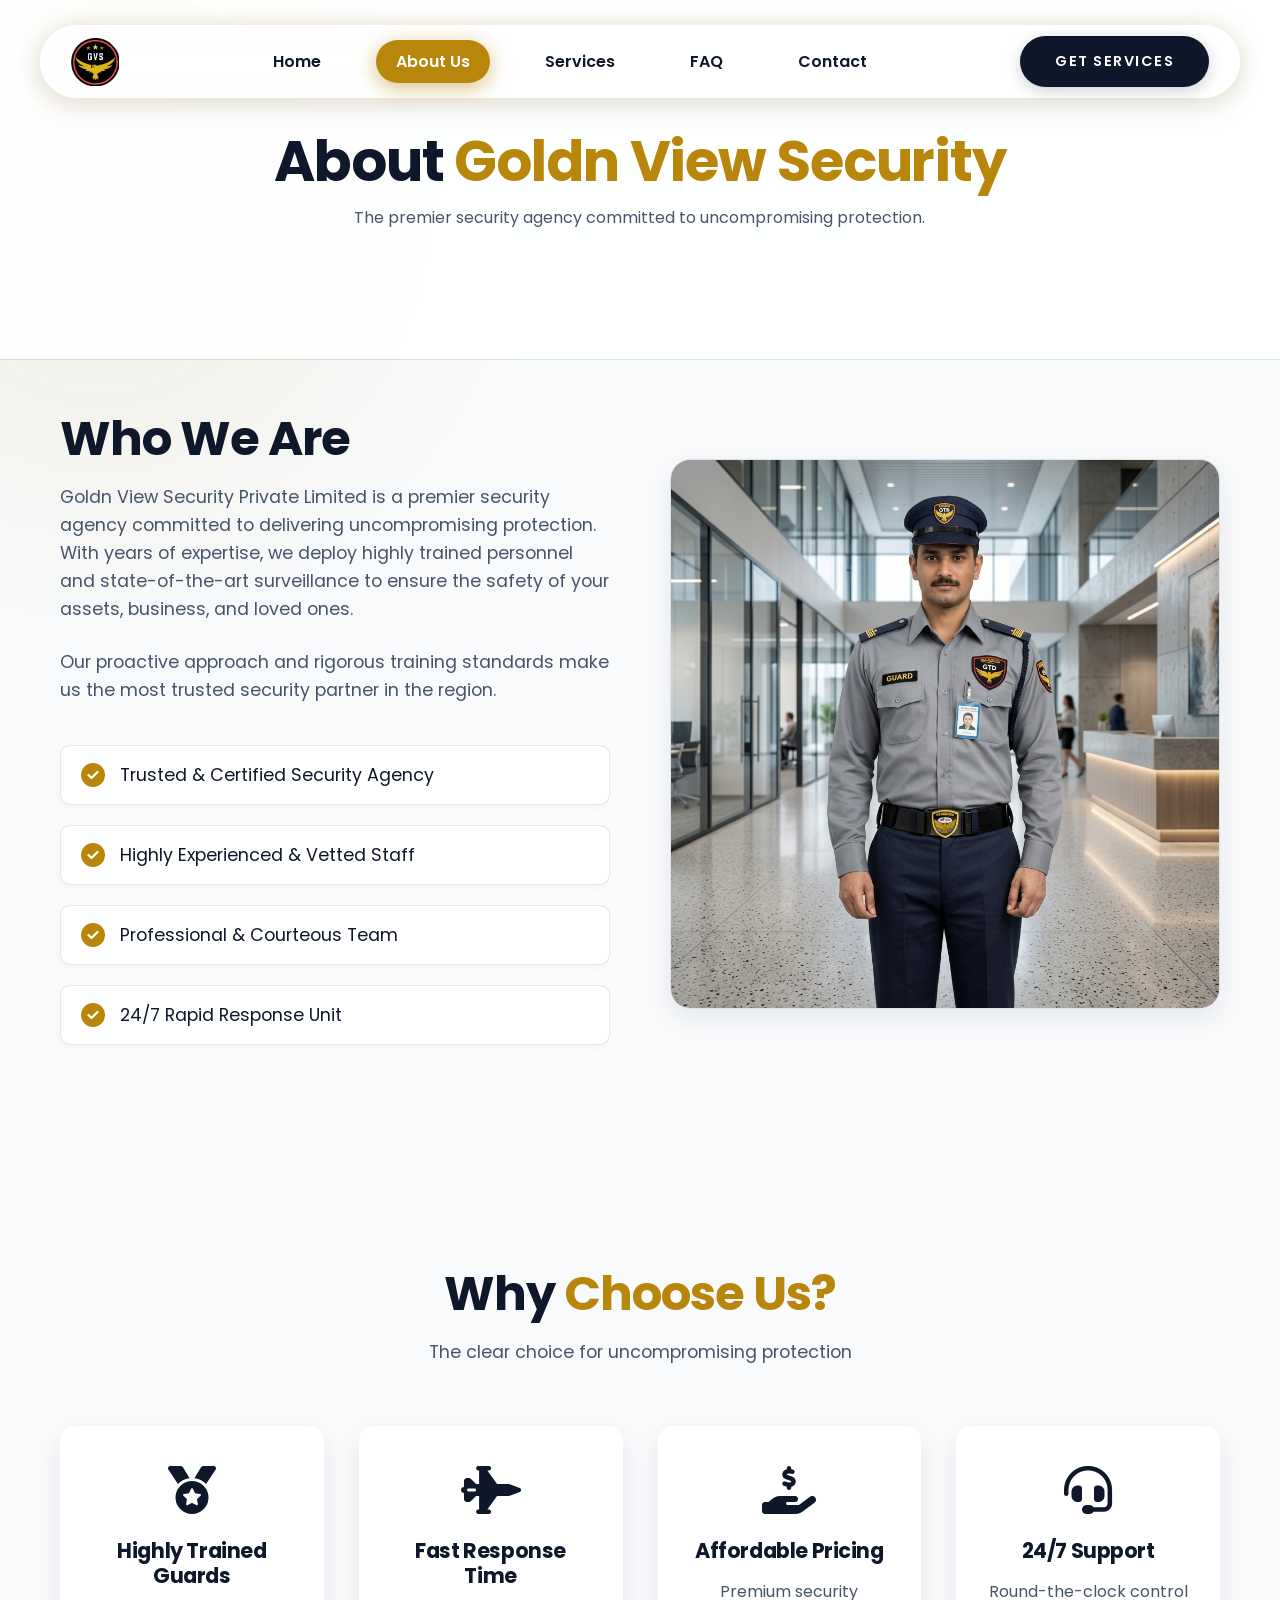
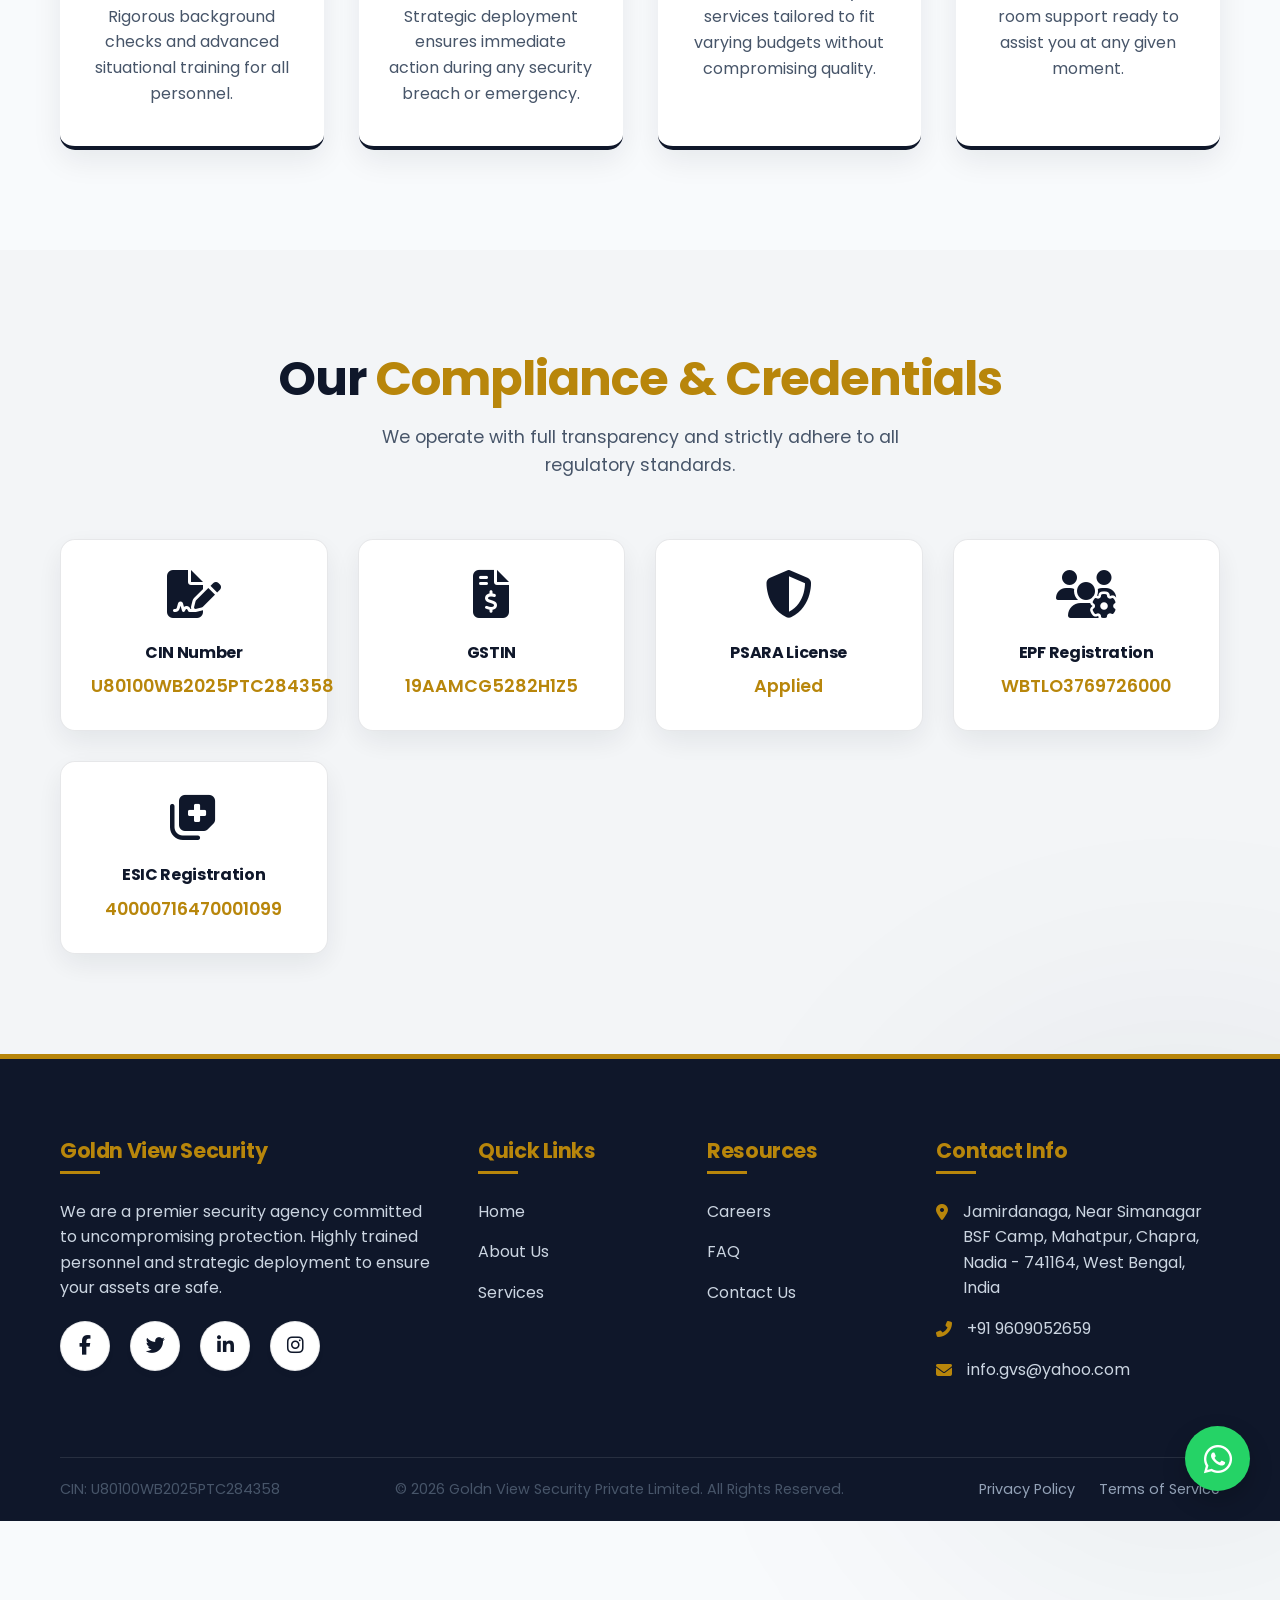
==== about.html @ cdabded2 "Add files via upload" ====
<!DOCTYPE html>
<html lang="en">

<head>
    <meta charset="UTF-8">
    <meta name="viewport" content="width=device-width, initial-scale=1.0">
    <title>About Us | Goldn View Security</title>

    <!-- Google Fonts -->
    <link rel="preconnect" href="https://fonts.googleapis.com">
    <link rel="preconnect" href="https://fonts.gstatic.com" crossorigin>
    <link href="https://fonts.googleapis.com/css2?family=Poppins:wght@300;400;500;600;700&display=swap"
        rel="stylesheet">

    <!-- FontAwesome Icons -->
    <link rel="stylesheet" href="https://cdnjs.cloudflare.com/ajax/libs/font-awesome/6.4.0/css/all.min.css">

    <!-- Custom CSS -->
    <link rel="stylesheet" href="style.css">
</head>

<body class="page-transition-enter">

    <!-- Navigation -->
    <nav class="navbar" id="navbar">
        <div class="container">
            <a href="index.html" class="logo">
                <img src="assets/logo.png" alt="Goldn View Security Logo"
                    onerror="this.outerHTML='<span class=\'logo-text\'><span class=\'gold\'>Goldn View</span> Security</span>'">
            </a>
            <ul class="nav-links">
                <li><a href="index.html">Home</a></li>
                <li><a href="about.html" class="active">About Us</a></li>
                <li><a href="services.html">Services</a></li>
                <li><a href="faq.html">FAQ</a></li>
                <li><a href="contact.html">Contact</a></li>
            </ul>
            <a href="contact.html" class="btn btn-primary nav-btn">Get Services</a>
            <div class="menu-toggle" id="mobile-menu">
                <i class="fas fa-bars"></i>
            </div>
        </div>
    </nav>

    <!-- Page Header -->
    <header class="page-header">
        <div class="container">
            <h1 class="fade-in-up">About <span class="gold">Goldn View Security</span></h1>
            <p class="fade-in-up delay-1">The premier security agency committed to uncompromising protection.</p>
        </div>
    </header>

    <!-- About Us Section -->
    <section class="about section" style="padding-top: 0;">
        <div class="container about-content">
            <div class="about-text reveal">
                <h2>Who <span class="navy">We Are</span></h2>
                <p>Goldn View Security Private Limited is a premier security agency committed to delivering
                    uncompromising protection. With years of expertise, we deploy highly trained personnel and
                    state-of-the-art surveillance to ensure the safety of your assets, business, and loved ones.</p>
                <p>Our proactive approach and rigorous training standards make us the most trusted security partner in
                    the region.</p>

                <ul class="about-list">
                    <li><i class="fas fa-check-circle navy"></i> Trusted & Certified Security Agency</li>
                    <li><i class="fas fa-check-circle navy"></i> Highly Experienced & Vetted Staff</li>
                    <li><i class="fas fa-check-circle navy"></i> Professional & Courteous Team</li>
                    <li><i class="fas fa-check-circle navy"></i> 24/7 Rapid Response Unit</li>
                </ul>
            </div>
            <div class="about-image reveal delay-1">
                <!-- Using custom generated guard image -->
                <img src="assets/about_guard.png" alt="Professional Security Team" class="rounded-image"
                    onerror="this.style.display='none'">
            </div>
        </div>
    </section>

    <!-- Why Choose Us Section -->
    <section class="why-us section">
        <div class="container">
            <div class="section-title reveal">
                <h2>Why <span class="gold">Choose Us?</span></h2>
                <p>The clear choice for uncompromising protection</p>
            </div>
            <div class="features-grid">
                <div class="feature-box reveal">
                    <i class="fas fa-medal gold-icon"></i>
                    <h4>Highly Trained Guards</h4>
                    <p>Rigorous background checks and advanced situational training for all personnel.</p>
                </div>
                <div class="feature-box reveal delay-1">
                    <i class="fas fa-fighter-jet gold-icon"></i>
                    <h4>Fast Response Time</h4>
                    <p>Strategic deployment ensures immediate action during any security breach or emergency.</p>
                </div>
                <div class="feature-box reveal delay-2">
                    <i class="fas fa-hand-holding-usd gold-icon"></i>
                    <h4>Affordable Pricing</h4>
                    <p>Premium security services tailored to fit varying budgets without compromising quality.</p>
                </div>
                <div class="feature-box reveal delay-3">
                    <i class="fas fa-headset gold-icon"></i>
                    <h4>24/7 Support</h4>
                    <p>Round-the-clock control room support ready to assist you at any given moment.</p>
                </div>
            </div>
        </div>
    </section>

    <!-- Compliance Section -->
    <section class="compliance section bg-light">
        <div class="container">
            <div class="section-title reveal">
                <h2>Our <span class="gold">Compliance & Credentials</span></h2>
                <p>We operate with full transparency and strictly adhere to all regulatory standards.</p>
            </div>
            <div class="compliance-grid">
                <div class="compliance-card reveal">
                    <i class="fas fa-file-signature gold-icon"></i>
                    <h4>CIN Number</h4>
                    <p class="compliance-number">U80100WB2025PTC284358</p>
                </div>
                <div class="compliance-card reveal delay-1">
                    <i class="fas fa-file-invoice-dollar gold-icon"></i>
                    <h4>GSTIN</h4>
                    <p class="compliance-number">19AAMCG5282H1Z5</p>
                </div>
                <div class="compliance-card reveal delay-2">
                    <i class="fas fa-shield-alt gold-icon"></i>
                    <h4>PSARA License</h4>
                    <p class="compliance-number">Applied</p>
                </div>
                <div class="compliance-card reveal delay-3">
                    <i class="fas fa-users-cog gold-icon"></i>
                    <h4>EPF Registration</h4>
                    <p class="compliance-number">WBTLO3769726000</p>
                </div>
                <div class="compliance-card reveal">
                    <i class="fas fa-notes-medical gold-icon"></i>
                    <h4>ESIC Registration</h4>
                    <p class="compliance-number">40000716470001099</p>
                </div>

            </div>
        </div>
    </section>

    <!-- Premium Footer -->
    <footer class="footer-premium">
        <div class="container">
            <div class="footer-top">
                <div class="footer-col footer-about">
                    <h4>Goldn View Security</h4>
                    <p>We are a premier security agency committed to uncompromising protection. Highly trained personnel
                        and strategic deployment to ensure your assets are safe.</p>
                    <div class="social-links" style="margin-top: 20px;">
                        <a href="#"><i class="fab fa-facebook-f"></i></a>
                        <a href="#"><i class="fab fa-twitter"></i></a>
                        <a href="#"><i class="fab fa-linkedin-in"></i></a>
                        <a href="#"><i class="fab fa-instagram"></i></a>
                    </div>
                </div>
                <div class="footer-col footer-links">
                    <h4>Quick Links</h4>
                    <ul>
                        <li><a href="index.html">Home</a></li>
                        <li><a href="about.html">About Us</a></li>
                        <li><a href="services.html">Services</a></li>
                    </ul>
                </div>
                <div class="footer-col footer-links">
                    <h4>Resources</h4>
                    <ul>
                        <li><a href="careers.html">Careers</a></li>
                        <li><a href="faq.html">FAQ</a></li>
                        <li><a href="contact.html">Contact Us</a></li>
                    </ul>
                </div>
                <div class="footer-col footer-contact">
                    <h4>Contact Info</h4>
                    <ul>
                        <li><i class="fas fa-map-marker-alt"></i> Jamirdanaga, Near Simanagar BSF Camp, Mahatpur,
                            Chapra, Nadia - 741164, West Bengal, India
                        </li>
                        <li><i class="fas fa-phone-alt"></i> +91 9609052659</li>
                        <li><i class="fas fa-envelope"></i> info.gvs@yahoo.com</li>
                    </ul>
                </div>
            </div>
            <div class="footer-bottom">
                <p class="compliance-text">CIN: U80100WB2025PTC284358</p>
                <p>&copy; 2026 Goldn View Security Private Limited. All Rights Reserved.</p>
                <div class="footer-legal">
                    <a href="privacy.html">Privacy Policy</a>
                    <a href="terms.html">Terms of Service</a>
                </div>
            </div>
        </div>
    </footer>

    <!-- Floating Buttons -->
    <a href="https://wa.me/919609052659" class="floating-btn whatsapp-btn" target="_blank"
        aria-label="Chat on WhatsApp">
        <i class="fab fa-whatsapp"></i>
    </a>

    <script src="script.js"></script>
</body>

</html>
---- style.css ----
/* === CSS Variables (Light Theme) === */
:root {
    --bg-light: #f8fafc; /* Slate 50 - Off white */
    --bg-card: rgba(255, 255, 255, 0.95);
    --gold: #b8860b; /* Dark goldenrod for better contrast on light */
    --gold-light: #d4af37;
    --navy: #0f172a; /* Deep corporate navy blue */
    --navy-light: #1e293b;
    --text-dark: #0f172a;
    --text-muted: #475569;
    --border-color: rgba(15, 23, 42, 0.1);
    --shadow-soft: 0 10px 30px rgba(15, 23, 42, 0.08);
    --shadow-hover: 0 15px 40px rgba(15, 23, 42, 0.12);
    --font-main: 'Poppins', sans-serif;
    --transition: all 0.4s cubic-bezier(0.4, 0, 0.2, 1);
}

/* === Reset & Global === */
* {
    margin: 0;
    padding: 0;
    box-sizing: border-box;
}

html {
    scroll-behavior: smooth;
}

body {
    font-family: var(--font-main);
    background-color: var(--bg-light);
    color: var(--text-dark);
    line-height: 1.6;
    overflow-x: hidden;
    position: relative;
}

/* Background Animated Gradient Orbs (Subtle for Light Theme) */
body::before, body::after {
    content: '';
    position: fixed;
    width: 600px;
    height: 600px;
    border-radius: 50%;
    filter: blur(120px);
    z-index: -1;
    animation: float 20s infinite ease-in-out;
}

body::before {
    background: rgba(184, 134, 11, 0.08); /* Subtle Gold orb */
    top: -100px;
    left: -200px;
}

body::after {
    background: rgba(15, 23, 42, 0.05); /* Subtle Navy orb */
    bottom: -100px;
    right: -200px;
    animation-delay: -10s;
}

@keyframes float {
    0%, 100% { transform: translate(0, 0); }
    25% { transform: translate(50px, 50px); }
    50% { transform: translate(-30px, 80px); }
    75% { transform: translate(-80px, -30px); }
}

a {
    text-decoration: none;
    color: var(--text-dark);
    transition: var(--transition);
}

ul {
    list-style: none;
}

.container {
    max-width: 1200px;
    margin: 0 auto;
    padding: 0 20px;
}

.section {
    padding: 100px 0;
}

.gold {
    color: var(--gold);
}

.navy {
    color: var(--navy);
}

/* === Typography === */
h1, h2, h3, h4 {
    font-weight: 700;
    line-height: 1.2;
    letter-spacing: -0.02em;
    color: var(--navy);
}

h2 {
    font-size: 3rem;
    margin-bottom: 15px;
}

p {
    color: var(--text-muted);
}

.section-title {
    text-align: center;
    margin-bottom: 60px;
    position: relative;
}

.section-title p {
    font-size: 1.1rem;
    max-width: 600px;
    margin: 0 auto;
}

/* === Buttons === */
.btn {
    display: inline-flex;
    align-items: center;
    justify-content: center;
    padding: 14px 35px;
    border-radius: 50px;
    font-weight: 600;
    text-transform: uppercase;
    letter-spacing: 1.5px;
    font-size: 0.9rem;
    cursor: pointer;
    border: none;
    transition: var(--transition);
    position: relative;
    overflow: hidden;
    z-index: 1;
}

.btn-primary {
    background: var(--navy);
    color: #ffffff;
    box-shadow: 0 4px 15px rgba(15, 23, 42, 0.2);
}

.btn-primary:hover {
    transform: translateY(-3px) scale(1.02);
    box-shadow: 0 8px 25px rgba(15, 23, 42, 0.3);
    background: var(--navy-light);
    color: #ffffff;
}

.btn-secondary {
    background: transparent;
    color: var(--navy);
    border: 2px solid var(--navy);
}

.btn-secondary:hover {
    background: var(--navy);
    color: #ffffff;
    transform: translateY(-3px) scale(1.02);
    box-shadow: 0 8px 25px rgba(15, 23, 42, 0.2);
}

.btn-gold {
    background: var(--gold);
    color: #ffffff;
}

.btn-gold:hover {
    background: var(--gold-light);
    color: #ffffff;
    transform: translateY(-3px) scale(1.02);
    box-shadow: 0 8px 25px rgba(184, 134, 11, 0.3);
}


.w-100 {
    width: 100%;
}

/* === Navigation === */
.navbar {
    position: fixed;
    top: 25px;
    left: 50%;
    transform: translateX(-50%);
    width: 95%;
    max-width: 1200px;
    padding: 10px 0;
    z-index: 1000;
    transition: var(--transition);
    background: rgba(255, 255, 255, 0.65);
    backdrop-filter: blur(16px);
    -webkit-backdrop-filter: blur(16px);
    border-radius: 60px;
    border: 1px solid rgba(255, 255, 255, 0.9);
    box-shadow: 0 10px 30px rgba(15, 23, 42, 0.08), 0 0 25px rgba(184, 134, 11, 0.2);
}

.navbar.sticky {
    top: 15px;
    background: rgba(255, 255, 255, 0.95);
    box-shadow: 0 15px 35px rgba(15, 23, 42, 0.12), 0 0 40px rgba(184, 134, 11, 0.4);
    border: 1px solid rgba(184, 134, 11, 0.4);
}

.navbar .container {
    display: flex;
    justify-content: space-between;
    align-items: center;
    padding: 0 30px;
}

.logo {
    display: flex;
    align-items: center;
    gap: 10px;
}

.logo img {
    height: 48px;
    width: auto;
    transition: var(--transition);
}

.logo:hover img {
    transform: scale(1.05);
}

.nav-links {
    display: flex;
    gap: 35px;
}

.nav-links a {
    font-size: 1rem;
    font-weight: 600;
    position: relative;
    padding: 10px 20px;
    border-radius: 30px;
    color: var(--navy);
    transition: var(--transition);
}

.nav-links a:hover,
.nav-links a.active {
    color: #ffffff;
    background: var(--gold);
    box-shadow: 0 5px 20px rgba(184, 134, 11, 0.5);
    transform: translateY(-2px);
}

.menu-toggle {
    display: none;
    font-size: 1.8rem;
    color: var(--navy);
    cursor: pointer;
    transition: var(--transition);
}

.menu-toggle:hover {
    color: var(--gold);
}

/* === Page Header (For inner pages) === */
.page-header {
    height: 40vh;
    min-height: 350px;
    display: flex;
    align-items: center;
    justify-content: center;
    text-align: center;
    position: relative;
    border-bottom: 1px solid var(--border-color);
    margin-bottom: 50px;
    background-size: cover;
    background-position: center;
    background-attachment: fixed;
}

.page-header::before {
    content: '';
    position: absolute;
    top: 0; left: 0; right: 0; bottom: 0;
    background: rgba(255, 255, 255, 0.85);
    z-index: 1;
}

.page-header .container {
    position: relative;
    z-index: 2;
}

.bg-about { background-image: url('assets/about_bg.png'); }
.bg-services { background-image: url('assets/services_bg.png'); }
.bg-contact { background-image: url('assets/contact_bg.png'); }
.bg-careers { background-image: url('assets/careers_bg.png'); }
.bg-faq { background-image: url('assets/faq_bg.png'); }
.bg-legal { background-image: url('assets/legal_bg.png'); }

.page-header h1 {
    font-size: 3.5rem;
    margin-bottom: 10px;
}

/* === Hero Section === */
.hero {
    height: 100vh;
    min-height: 700px;
    position: relative;
    display: flex;
    align-items: center;
    justify-content: center;
    background-image: url('assets/hero_bg.png');
    background-size: cover;
    background-position: center;
    background-attachment: fixed;
}

.hero-overlay {
    position: absolute;
    top: 0;
    left: 0;
    width: 100%;
    height: 100%;
    background: rgba(255, 255, 255, 0.3); /* Subtle light wash over the entire image */
    z-index: 1;
}

.hero-content {
    position: relative;
    z-index: 2;
    text-align: center;
    max-width: 900px;
    background: rgba(255, 255, 255, 0.5);
    padding: 60px 40px;
    border-radius: 30px;
    backdrop-filter: blur(6px);
    -webkit-backdrop-filter: blur(6px);
    border: 1px solid rgba(255, 255, 255, 0.6);
    box-shadow: 0 25px 50px rgba(15, 23, 42, 0.15);
}

.hero h1 {
    font-size: 4.5rem;
    margin-bottom: 25px;
    line-height: 1.1;
    color: var(--navy);
}

.hero p {
    font-size: 1.3rem;
    color: var(--navy-light);
    font-weight: 500;
    margin-bottom: 50px;
    max-width: 700px;
    margin-left: auto;
    margin-right: auto;
}

.hero-buttons {
    display: flex;
    gap: 25px;
    justify-content: center;
    margin-bottom: 60px;
}

.trust-badges {
    display: flex;
    justify-content: center;
    gap: 30px;
    flex-wrap: wrap;
}

.badge {
    background: #ffffff;
    padding: 12px 25px;
    border-radius: 50px;
    font-size: 0.95rem;
    font-weight: 500;
    border: 1px solid var(--border-color);
    display: flex;
    align-items: center;
    gap: 12px;
    transition: var(--transition);
    box-shadow: 0 4px 10px rgba(0,0,0,0.03);
    color: var(--navy);
}

.badge:hover {
    border-color: var(--gold);
    transform: translateY(-5px);
    box-shadow: 0 8px 20px rgba(184, 134, 11, 0.1);
}

.badge i {
    color: var(--gold);
    font-size: 1.2rem;
}

/* === Quick Stats === */
.stats-container {
    display: grid;
    grid-template-columns: repeat(auto-fit, minmax(200px, 1fr));
    gap: 30px;
    margin-top: 50px;
    background: #ffffff;
    padding: 40px;
    border-radius: 20px;
    box-shadow: var(--shadow-soft);
}

.stat-item {
    text-align: center;
    border-right: 1px solid var(--border-color);
}
.stat-item:last-child {
    border-right: none;
}

.stat-number {
    font-size: 3rem;
    font-weight: 700;
    color: var(--gold);
    margin-bottom: 5px;
}

.stat-label {
    font-size: 1rem;
    color: var(--text-muted);
    font-weight: 500;
    text-transform: uppercase;
    letter-spacing: 1px;
}

/* === Services Grid === */
.services-grid {
    display: grid;
    grid-template-columns: repeat(auto-fit, minmax(320px, 1fr));
    gap: 40px;
}

.service-card {
    background: #ffffff;
    padding: 50px 30px;
    border-radius: 20px;
    text-align: center;
    border: 1px solid var(--border-color);
    transition: var(--transition);
    position: relative;
    box-shadow: var(--shadow-soft);
}

.service-card:hover {
    transform: translateY(-10px);
    box-shadow: var(--shadow-hover);
    border-color: rgba(184, 134, 11, 0.3);
}

.icon-wrapper {
    width: 90px;
    height: 90px;
    margin: 0 auto 30px;
    background: rgba(184, 134, 11, 0.05);
    border: 1px solid rgba(184, 134, 11, 0.2);
    border-radius: 50%;
    display: flex;
    align-items: center;
    justify-content: center;
    font-size: 2.5rem;
    color: var(--gold);
    transition: var(--transition);
}

.service-card:hover .icon-wrapper {
    background: var(--gold);
    color: #ffffff;
    border-color: transparent;
    transform: scale(1.1) rotate(5deg);
}

.service-card h3 {
    margin-bottom: 15px;
    font-size: 1.5rem;
}

/* === About Us Section === */
.about-content {
    display: grid;
    grid-template-columns: 1fr 1fr;
    gap: 60px;
    align-items: center;
}

.about-text p {
    margin-bottom: 25px;
    font-size: 1.1rem;
}

.about-list {
    margin-top: 40px;
}

.about-list li {
    margin-bottom: 20px;
    font-size: 1.1rem;
    display: flex;
    align-items: center;
    gap: 15px;
    background: #ffffff;
    padding: 15px 20px;
    border-radius: 10px;
    border: 1px solid var(--border-color);
    transition: var(--transition);
    box-shadow: 0 4px 10px rgba(0,0,0,0.02);
}

.about-list li:hover {
    border-color: var(--gold);
    transform: translateX(10px);
    box-shadow: 0 8px 20px rgba(184, 134, 11, 0.08);
}

.about-list i {
    font-size: 1.5rem;
    color: var(--gold);
}

.rounded-image {
    width: 100%;
    border-radius: 20px;
    box-shadow: var(--shadow-soft);
    border: 1px solid var(--border-color);
    transition: var(--transition);
}

.rounded-image:hover {
    transform: scale(1.02);
    box-shadow: var(--shadow-hover);
}

/* === Why Choose Us Section === */
.features-grid {
    display: grid;
    grid-template-columns: repeat(auto-fit, minmax(260px, 1fr));
    gap: 35px;
}

.feature-box {
    text-align: center;
    padding: 40px 30px;
    background: #ffffff;
    border-radius: 15px;
    border-bottom: 4px solid var(--navy);
    transition: var(--transition);
    box-shadow: var(--shadow-soft);
}

.feature-box:hover {
    transform: translateY(-10px);
    box-shadow: var(--shadow-hover);
    border-bottom-color: var(--gold);
}

.gold-icon {
    font-size: 3rem;
    color: var(--navy);
    margin-bottom: 25px;
    transition: var(--transition);
}

.feature-box:hover .gold-icon {
    transform: scale(1.2);
    color: var(--gold);
}

.feature-box h4 {
    margin-bottom: 15px;
    font-size: 1.3rem;
}

/* === FAQ Accordion === */
.faq-container {
    max-width: 800px;
    margin: 0 auto;
}

.accordion-item {
    background: #ffffff;
    border: 1px solid var(--border-color);
    border-radius: 10px;
    margin-bottom: 15px;
    overflow: hidden;
    box-shadow: 0 4px 10px rgba(0,0,0,0.02);
}

.accordion-header {
    width: 100%;
    padding: 20px;
    display: flex;
    justify-content: space-between;
    align-items: center;
    background: transparent;
    border: none;
    cursor: pointer;
    font-size: 1.2rem;
    font-weight: 600;
    color: var(--navy);
    text-align: left;
    transition: var(--transition);
}

.accordion-header:hover {
    background: rgba(15, 23, 42, 0.02);
}

.accordion-header i {
    color: var(--gold);
    transition: transform 0.3s ease;
}

.accordion-header.active i {
    transform: rotate(180deg);
}

.accordion-content {
    max-height: 0;
    overflow: hidden;
    transition: max-height 0.3s ease-out;
    background: #ffffff;
}

.accordion-content p {
    padding: 0 20px 20px;
}

/* === Compliance Section === */
.compliance-grid {
    display: grid;
    grid-template-columns: repeat(auto-fit, minmax(250px, 1fr));
    gap: 30px;
}

.compliance-card {
    background: #ffffff;
    padding: 30px;
    border-radius: 15px;
    border: 1px solid var(--border-color);
    text-align: center;
    box-shadow: var(--shadow-soft);
    transition: var(--transition);
}

.compliance-card:hover {
    transform: translateY(-5px);
    box-shadow: var(--shadow-hover);
    border-color: rgba(184, 134, 11, 0.3);
}

.compliance-card h4 {
    margin-bottom: 10px;
    color: var(--navy);
}

.compliance-number {
    font-weight: 600;
    color: var(--gold);
    font-size: 1.1rem;
}

.bg-light {
    background: rgba(15, 23, 42, 0.02);
}

/* === Testimonials === */
.testimonials-grid {
    display: grid;
    grid-template-columns: repeat(auto-fit, minmax(300px, 1fr));
    gap: 40px;
}

.testimonial-card {
    background: #ffffff;
    padding: 40px;
    border-radius: 20px;
    box-shadow: var(--shadow-soft);
    position: relative;
}

.testimonial-card i.fa-quote-left {
    font-size: 2rem;
    color: rgba(184, 134, 11, 0.2);
    position: absolute;
    top: 30px;
    left: 30px;
}

.testimonial-text {
    font-size: 1.05rem;
    font-style: italic;
    margin-bottom: 25px;
    margin-top: 20px;
    position: relative;
    z-index: 2;
}

.client-info {
    display: flex;
    align-items: center;
    gap: 15px;
}

.client-avatar {
    width: 60px;
    height: 60px;
    border-radius: 50%;
    background: var(--navy-light);
    display: flex;
    align-items: center;
    justify-content: center;
    color: #fff;
    font-weight: bold;
    font-size: 1.2rem;
}

.client-details h4 {
    margin-bottom: 2px;
    font-size: 1.1rem;
}

.client-details span {
    font-size: 0.9rem;
    color: var(--text-muted);
}

/* === Careers === */
.job-card {
    background: #ffffff;
    padding: 30px;
    border-radius: 15px;
    box-shadow: var(--shadow-soft);
    display: flex;
    justify-content: space-between;
    align-items: center;
    margin-bottom: 20px;
    border-left: 5px solid var(--navy);
    transition: var(--transition);
}

.job-card:hover {
    transform: translateX(10px);
    border-left-color: var(--gold);
    box-shadow: var(--shadow-hover);
}

.job-info h3 {
    margin-bottom: 10px;
    color: var(--navy);
}

.job-meta {
    display: flex;
    gap: 20px;
    color: var(--text-muted);
    font-size: 0.95rem;
}

.job-meta span {
    display: flex;
    align-items: center;
    gap: 5px;
}

.job-meta i {
    color: var(--gold);
}

/* === Recruitment Notice === */
.recruitment-notice {
    background: #ffffff;
    padding: 50px;
    border-radius: 20px;
    text-align: center;
    border: 1px solid var(--border-color);
    box-shadow: var(--shadow-soft);
    max-width: 800px;
    margin: 0 auto;
}

.notice-icon {
    width: 80px;
    height: 80px;
    background: rgba(184, 134, 11, 0.05);
    border-radius: 50%;
    display: flex;
    align-items: center;
    justify-content: center;
    margin: 0 auto 20px;
}

.notice-icon i {
    font-size: 2rem;
    color: var(--gold);
    margin-bottom: 0;
}

.recruitment-notice h3 {
    font-size: 1.8rem;
    margin-bottom: 15px;
}

.application-details {
    background: var(--bg-light);
    padding: 25px;
    border-radius: 10px;
    margin: 30px 0;
    text-align: left;
    display: inline-block;
    border-left: 4px solid var(--gold);
}

.application-details p {
    font-size: 1.1rem;
    color: var(--navy);
    margin-bottom: 10px;
}
.application-details p:last-child {
    margin-bottom: 0;
}

.notice-muted {
    font-size: 0.95rem;
    color: var(--text-muted);
}


/* === Contact Section === */
.contact-wrapper {
    display: grid;
    grid-template-columns: 1fr 1fr;
    gap: 60px;
}

.info-item {
    display: flex;
    gap: 25px;
    margin-bottom: 40px;
    background: #ffffff;
    padding: 20px;
    border-radius: 15px;
    border: 1px solid var(--border-color);
    transition: var(--transition);
    box-shadow: 0 4px 10px rgba(0,0,0,0.02);
}

.info-item:hover {
    border-color: rgba(184, 134, 11, 0.3);
    transform: translateX(5px);
    box-shadow: 0 8px 20px rgba(184, 134, 11, 0.08);
}

.info-item i {
    font-size: 1.8rem;
    color: var(--gold);
    width: 60px;
    height: 60px;
    background: rgba(184, 134, 11, 0.05);
    border-radius: 50%;
    display: flex;
    align-items: center;
    justify-content: center;
}

.info-item h4 {
    margin-bottom: 8px;
    color: var(--navy);
    font-size: 1.2rem;
}

.social-links {
    display: flex;
    gap: 20px;
    margin-top: 40px;
}

.social-links a {
    width: 50px;
    height: 50px;
    background: #ffffff;
    border-radius: 50%;
    display: flex;
    align-items: center;
    justify-content: center;
    font-size: 1.2rem;
    color: var(--navy);
    border: 1px solid var(--border-color);
    transition: var(--transition);
    box-shadow: 0 4px 10px rgba(0,0,0,0.02);
}

.social-links a:hover {
    background: var(--navy);
    color: #ffffff;
    border-color: var(--navy);
    transform: translateY(-5px);
}

.contact-form {
    background: #ffffff;
    padding: 50px;
    border-radius: 20px;
    border: 1px solid var(--border-color);
    box-shadow: var(--shadow-soft);
}

.input-group {
    display: grid;
    grid-template-columns: 1fr 1fr;
    gap: 25px;
}

input, textarea {
    width: 100%;
    padding: 18px;
    margin-bottom: 25px;
    background: #f8fafc;
    border: 1px solid var(--border-color);
    border-radius: 10px;
    color: var(--text-dark);
    font-family: var(--font-main);
    font-size: 1rem;
    transition: var(--transition);
}

input:focus, textarea:focus {
    outline: none;
    border-color: var(--gold);
    background: #ffffff;
    box-shadow: 0 0 0 4px rgba(184, 134, 11, 0.1);
}

/* === Premium Footer === */
.footer-premium {
    background: var(--navy);
    color: #ffffff;
    padding: 80px 0 20px;
    position: relative;
    border-top: 5px solid var(--gold);
}

.footer-top {
    display: grid;
    grid-template-columns: 2fr 1fr 1fr 1.5fr;
    gap: 40px;
    margin-bottom: 60px;
}

.footer-col h4 {
    color: var(--gold);
    font-size: 1.3rem;
    margin-bottom: 25px;
    position: relative;
    padding-bottom: 10px;
}

.footer-col h4::after {
    content: '';
    position: absolute;
    bottom: 0; left: 0;
    width: 40px; height: 3px;
    background: var(--gold);
}

.footer-about p {
    color: #cbd5e1;
    margin-bottom: 20px;
}

.footer-links li {
    margin-bottom: 15px;
}

.footer-links a {
    color: #cbd5e1;
    display: inline-block;
    transition: var(--transition);
}

.footer-links a:hover {
    color: var(--gold);
    transform: translateX(5px);
}

.footer-contact li {
    display: flex;
    gap: 15px;
    margin-bottom: 15px;
    color: #cbd5e1;
}

.footer-contact i {
    color: var(--gold);
    margin-top: 5px;
}

.footer-bottom {
    border-top: 1px solid rgba(255, 255, 255, 0.1);
    padding-top: 20px;
    display: flex;
    justify-content: space-between;
    align-items: center;
    color: #94a3b8;
    font-size: 0.9rem;
}

.footer-legal a {
    color: #94a3b8;
    margin-left: 20px;
}

.footer-legal a:hover {
    color: var(--gold);
}

/* === Floating Buttons === */
.floating-btn {
    position: fixed;
    bottom: 30px;
    width: 65px;
    height: 65px;
    border-radius: 50%;
    display: flex;
    align-items: center;
    justify-content: center;
    font-size: 2rem;
    color: #fff;
    z-index: 100;
    box-shadow: 0 10px 25px rgba(0, 0, 0, 0.2);
    transition: var(--transition);
}

.whatsapp-btn {
    right: 30px;
    background-color: #25D366;
}

.whatsapp-btn:hover {
    background-color: #1ebd5c;
    transform: scale(1.15) rotate(-10deg);
}

.call-btn {
    right: 110px;
    background-color: var(--navy);
    border: 2px solid var(--gold);
    color: var(--gold);
}

.call-btn:hover {
    background-color: var(--gold);
    color: #ffffff;
    transform: scale(1.15) rotate(10deg);
}

/* === Page Transitions & Animations === */
.page-transition-enter {
    opacity: 0;
    transform: translateY(20px);
    animation: fadeUpIn 0.8s cubic-bezier(0.4, 0, 0.2, 1) forwards;
}

.fade-in-up {
    opacity: 0;
    transform: translateY(40px);
    animation: fadeUpIn 1s cubic-bezier(0.4, 0, 0.2, 1) forwards;
}

.delay-1 { animation-delay: 0.2s; }
.delay-2 { animation-delay: 0.4s; }
.delay-3 { animation-delay: 0.6s; }

@keyframes fadeUpIn {
    to {
        opacity: 1;
        transform: translateY(0);
    }
}

.reveal {
    opacity: 0;
    transform: translateY(60px);
    transition: all 1s cubic-bezier(0.4, 0, 0.2, 1);
}

.reveal.active {
    opacity: 1;
    transform: translateY(0);
}

/* Animated text */
.text-gold {
    color: var(--gold);
}

/* === Responsive Design === */
@media (max-width: 1200px) {
    .hero-content {
        max-width: 80%;
    }
}

@media (max-width: 992px) {
    .section {
        padding: 80px 0;
    }
    .about-content, .contact-wrapper {
        grid-template-columns: 1fr;
    }
    .footer-top {
        grid-template-columns: 1fr 1fr;
    }
    .hero h1 {
        font-size: 3.5rem;
    }
    .page-header h1 {
        font-size: 2.8rem;
    }
    .stats-container {
        grid-template-columns: 1fr 1fr;
    }
    .hero-content {
        padding: 50px 30px;
    }
}

@media (max-width: 768px) {
    .section {
        padding: 60px 0;
    }
    .nav-links {
        position: absolute;
        top: 100%;
        left: -100%;
        width: 100%;
        background: #ffffff;
        flex-direction: column;
        align-items: center;
        padding: 30px 0;
        transition: 0.4s cubic-bezier(0.4, 0, 0.2, 1);
        border-bottom: 1px solid var(--border-color);
        box-shadow: 0 10px 20px rgba(0,0,0,0.05);
    }
    .nav-links.active {
        left: 0;
    }
    .nav-btn {
        display: none;
    }
    .menu-toggle {
        display: block;
    }
    
    .hero {
        min-height: 600px;
    }
    .hero-content {
        max-width: 95%;
        padding: 40px 20px;
        border-radius: 20px;
    }
    .hero h1 {
        font-size: 2.8rem;
        margin-bottom: 15px;
    }
    .hero p {
        font-size: 1.1rem;
        margin-bottom: 30px;
    }
    .hero-buttons {
        flex-direction: column;
        gap: 15px;
    }
    .trust-badges {
        gap: 15px;
    }
    .badge {
        padding: 10px 20px;
        font-size: 0.85rem;
    }
    
    .page-header {
        height: 30vh;
        min-height: 250px;
        margin-bottom: 30px;
    }
    
    .stats-container {
        padding: 30px 20px;
        gap: 20px;
    }
    .stat-number {
        font-size: 2.5rem;
    }
    
    .services-grid {
        gap: 20px;
    }
    .service-card {
        padding: 30px 20px;
    }
    
    .input-group {
        grid-template-columns: 1fr;
    }
    
    .call-btn {
        right: 20px;
        bottom: 90px;
    }
    .whatsapp-btn {
        right: 20px;
        bottom: 20px;
    }
    
    .contact-form {
        padding: 30px 20px;
    }
    .info-item {
        flex-direction: column;
        text-align: center;
        align-items: center;
        gap: 15px;
    }

    .footer-top {
        grid-template-columns: 1fr;
        gap: 30px;
        text-align: center;
    }
    .footer-col ul li {
        justify-content: center;
    }
    .social-links {
        justify-content: center;
    }
    
    .footer-bottom {
        flex-direction: column;
        gap: 15px;
        text-align: center;
    }

    .job-card {
        flex-direction: column;
        align-items: flex-start;
        gap: 20px;
    }
    .job-meta {
        flex-direction: column;
        gap: 10px;
    }
    .job-card .btn {
        width: 100%;
        text-align: center;
    }
}

@media (max-width: 480px) {
    .hero h1 {
        font-size: 2.2rem;
    }
    .page-header h1 {
        font-size: 2.2rem;
    }
    h2 {
        font-size: 2.2rem;
    }
    .stats-container {
        grid-template-columns: 1fr;
    }
    .stat-item {
        border-right: none;
        border-bottom: 1px solid var(--border-color);
        padding-bottom: 20px;
    }
    .stat-item:last-child {
        border-bottom: none;
        padding-bottom: 0;
    }
    .hero-content {
        padding: 30px 15px;
    }
}
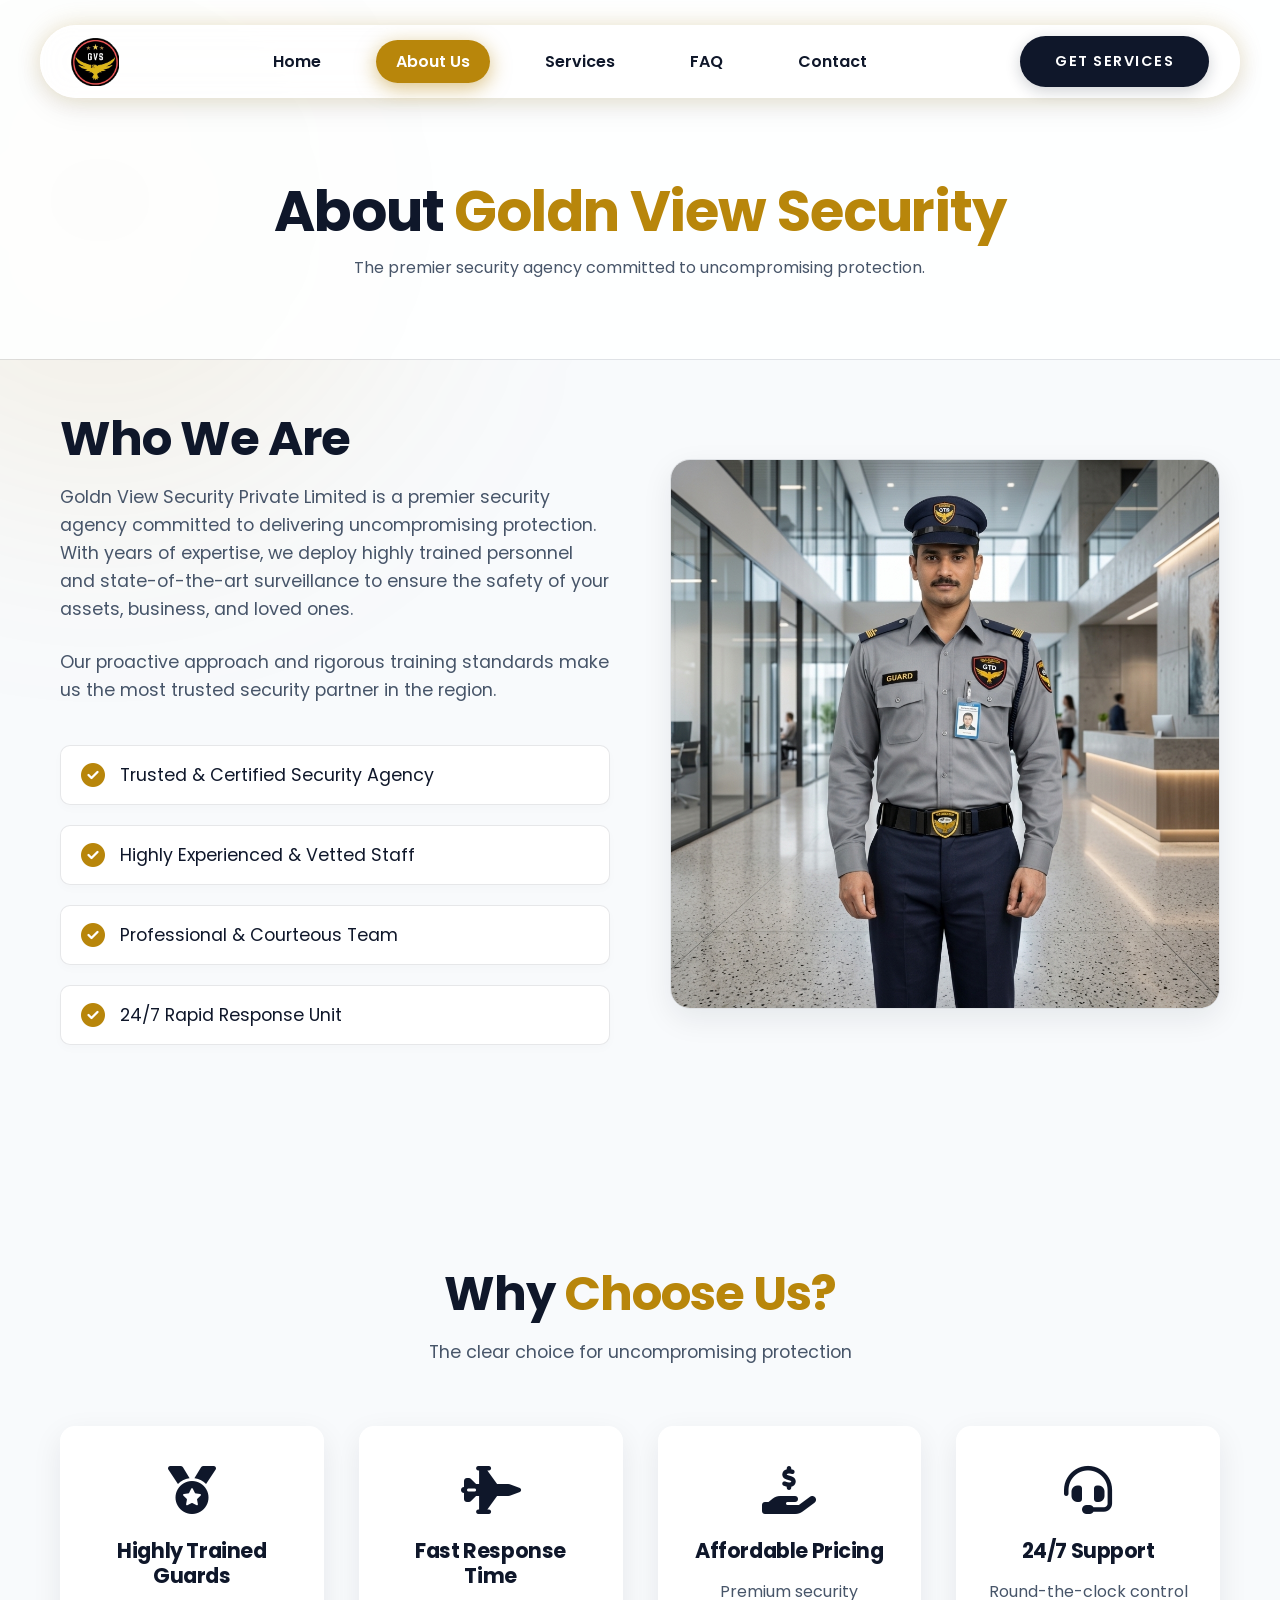
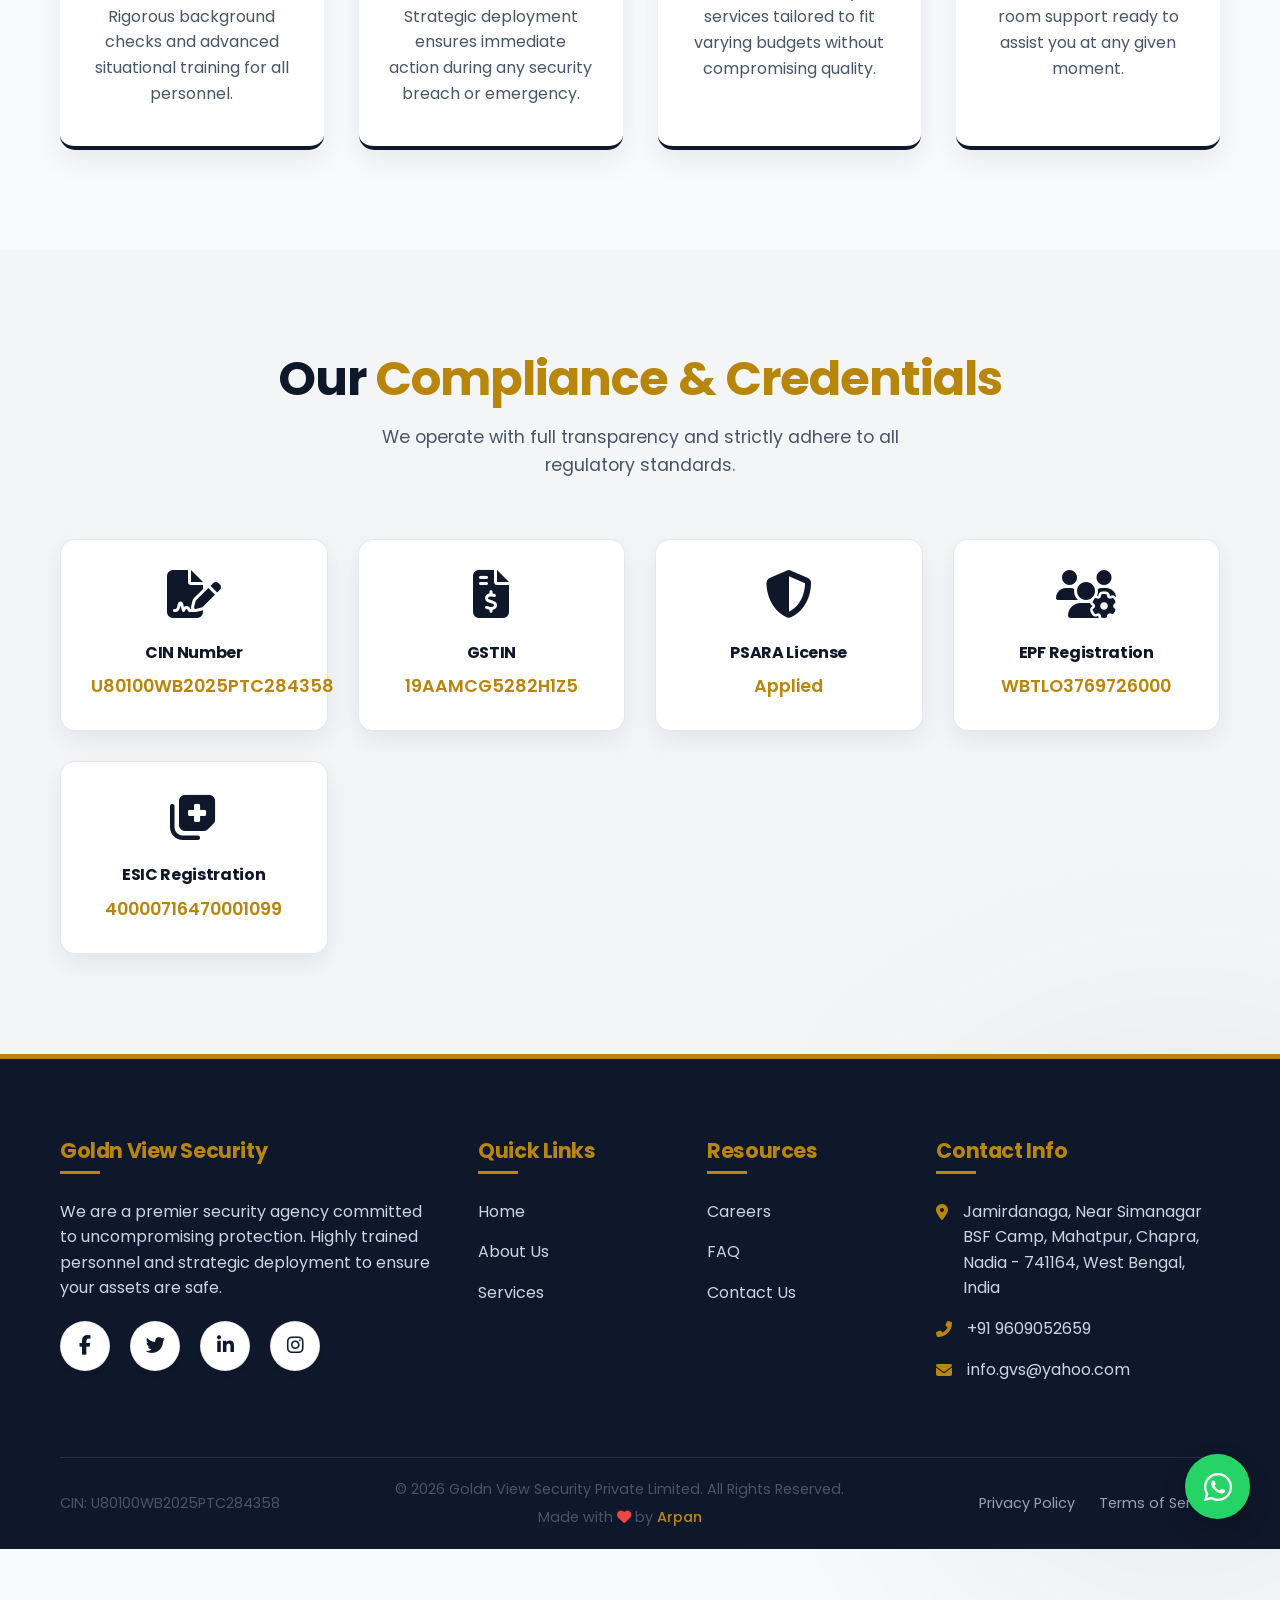
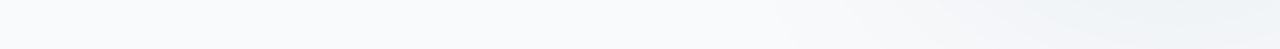
==== commit fd698104: "Update about.html" ====
--- a/about.html
+++ b/about.html
@@ -190,7 +190,10 @@
             </div>
             <div class="footer-bottom">
                 <p class="compliance-text">CIN: U80100WB2025PTC284358</p>
-                <p>&copy; 2026 Goldn View Security Private Limited. All Rights Reserved.</p>
+                <div class="footer-copyright" style="text-align: center;">
+                    <p>&copy; 2026 Goldn View Security Private Limited. All Rights Reserved.</p>
+                    <p style="margin-top: 5px;">Made with <i class="fas fa-heart" style="color: #ef4444;"></i> by <a href="https://www.linkedin.com/in/arpan-ghosh-founder" target="_blank" style="color: var(--gold); font-weight: 500;">Arpan</a></p>
+                </div>
                 <div class="footer-legal">
                     <a href="privacy.html">Privacy Policy</a>
                     <a href="terms.html">Terms of Service</a>
@@ -208,4 +211,4 @@
     <script src="script.js"></script>
 </body>
 
-</html>+</html>
--- a/style.css
+++ b/style.css
@@ -284,6 +284,7 @@
     background-size: cover;
     background-position: center;
     background-attachment: fixed;
+    padding-top: 100px;
 }
 
 .page-header::before {
@@ -323,6 +324,7 @@
     background-size: cover;
     background-position: center;
     background-attachment: fixed;
+    padding-top: 100px;
 }
 
 .hero-overlay {
@@ -1147,16 +1149,19 @@
     }
     .nav-links {
         position: absolute;
-        top: 100%;
-        left: -100%;
+        top: calc(100% + 15px);
+        left: -110%;
         width: 100%;
-        background: #ffffff;
+        background: rgba(255, 255, 255, 0.95);
+        backdrop-filter: blur(16px);
+        -webkit-backdrop-filter: blur(16px);
         flex-direction: column;
         align-items: center;
         padding: 30px 0;
         transition: 0.4s cubic-bezier(0.4, 0, 0.2, 1);
-        border-bottom: 1px solid var(--border-color);
-        box-shadow: 0 10px 20px rgba(0,0,0,0.05);
+        border: 1px solid rgba(255, 255, 255, 0.9);
+        box-shadow: 0 15px 35px rgba(15, 23, 42, 0.1);
+        border-radius: 25px;
     }
     .nav-links.active {
         left: 0;
@@ -1197,9 +1202,11 @@
     }
     
     .page-header {
-        height: 30vh;
-        min-height: 250px;
+        height: auto;
+        min-height: 280px;
         margin-bottom: 30px;
+        padding-top: 120px;
+        padding-bottom: 40px;
     }
     
     .stats-container {
